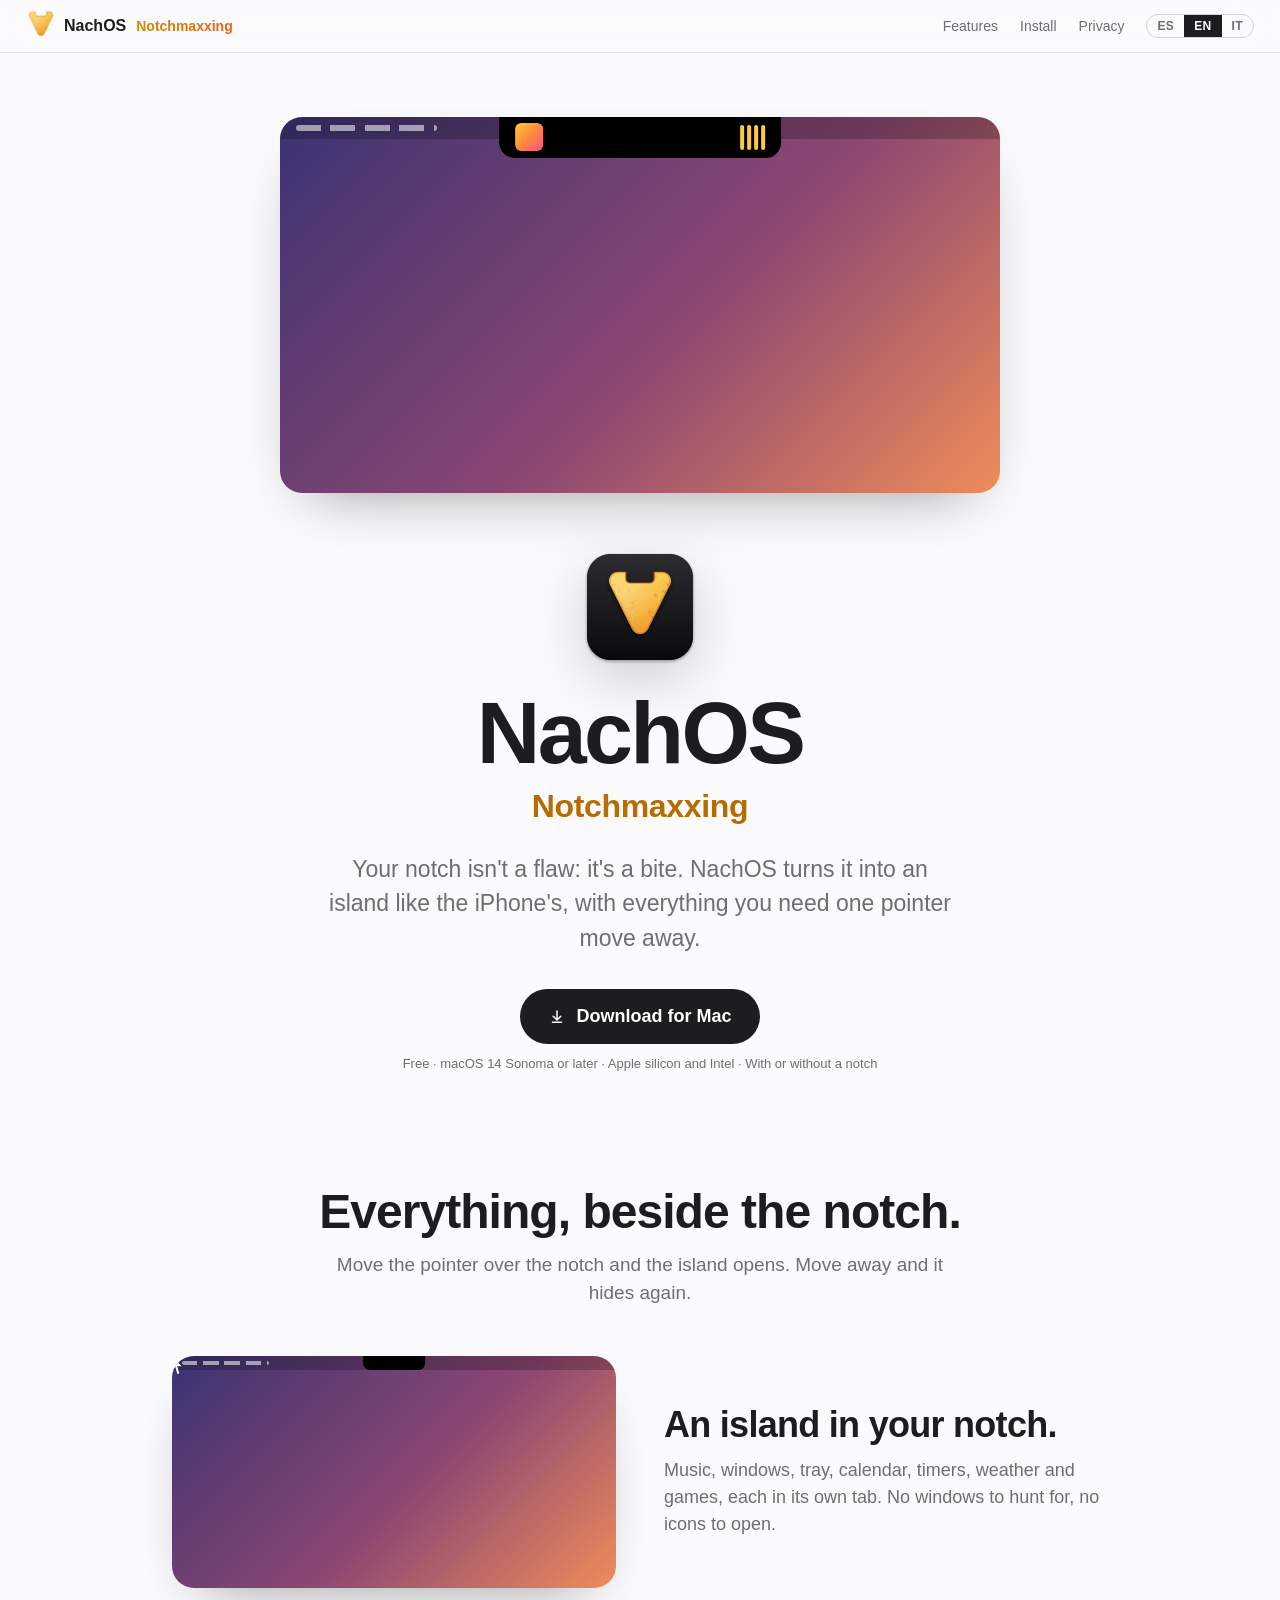
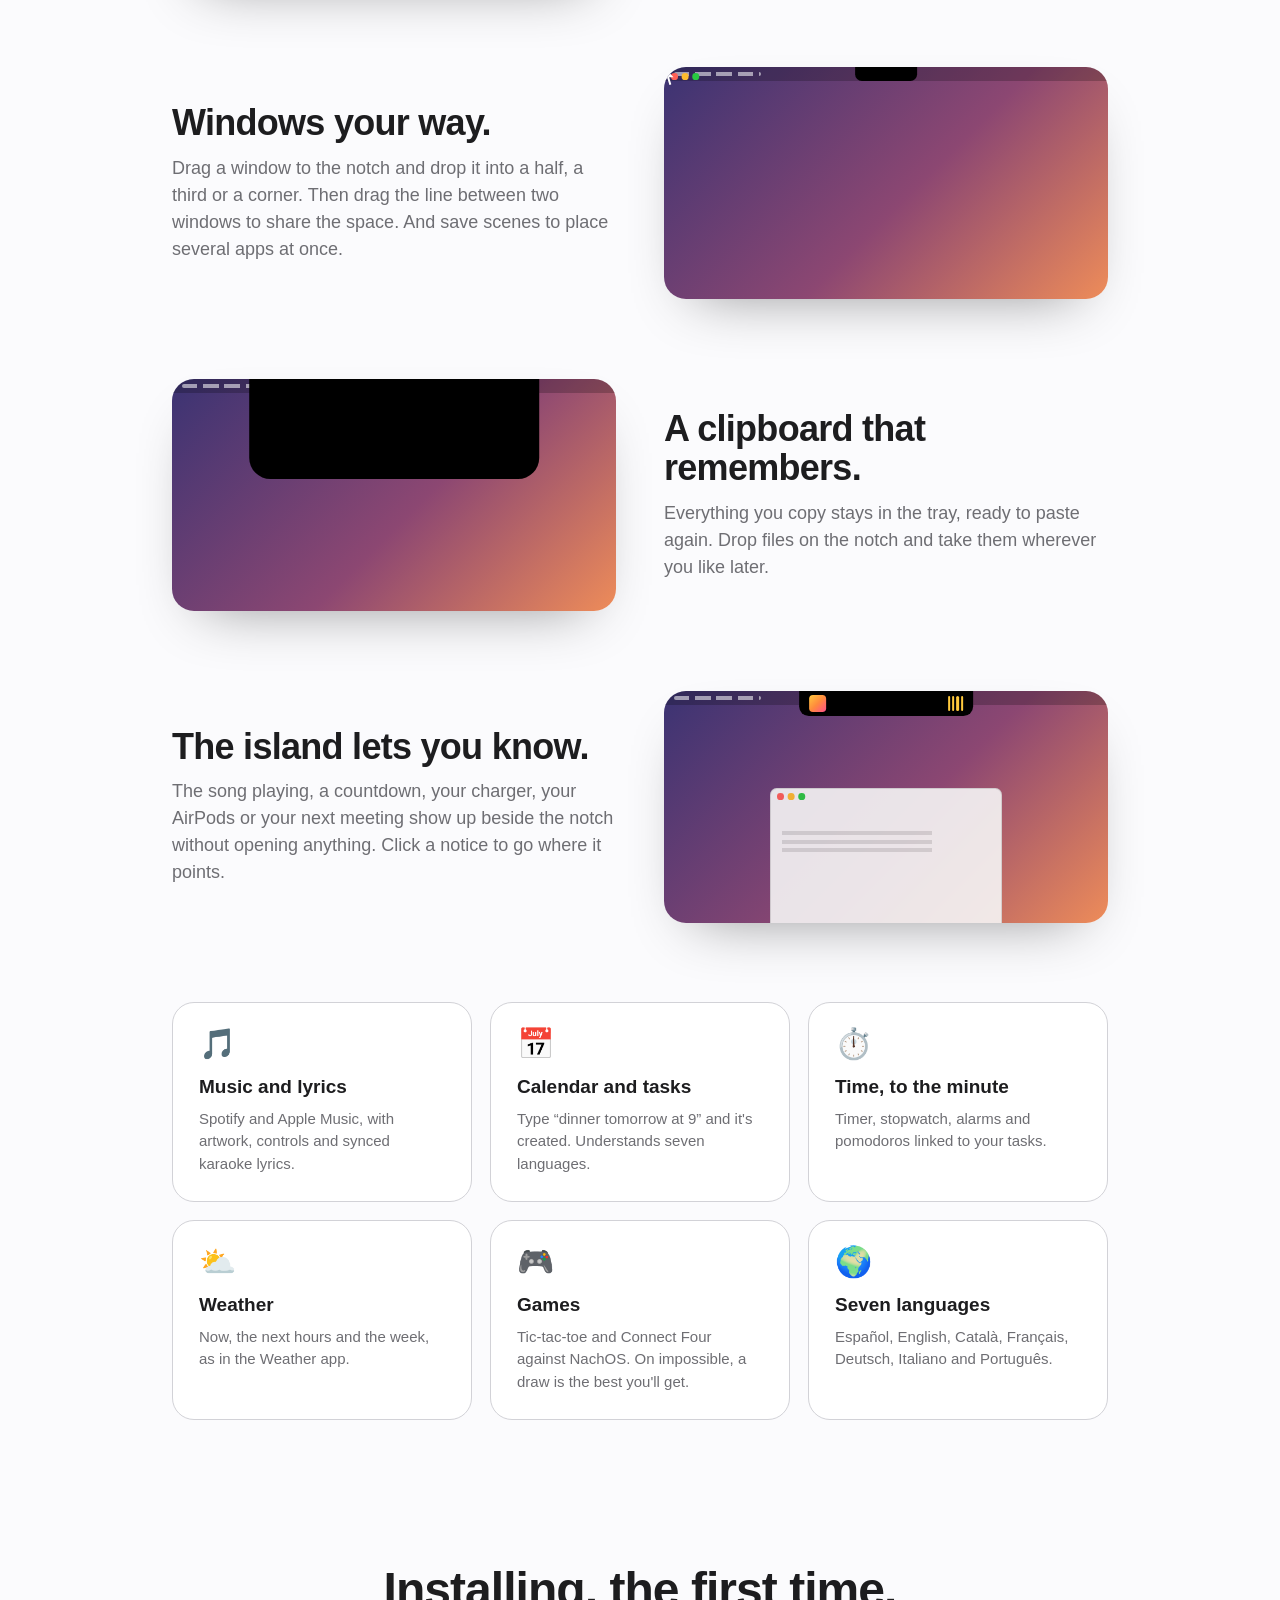
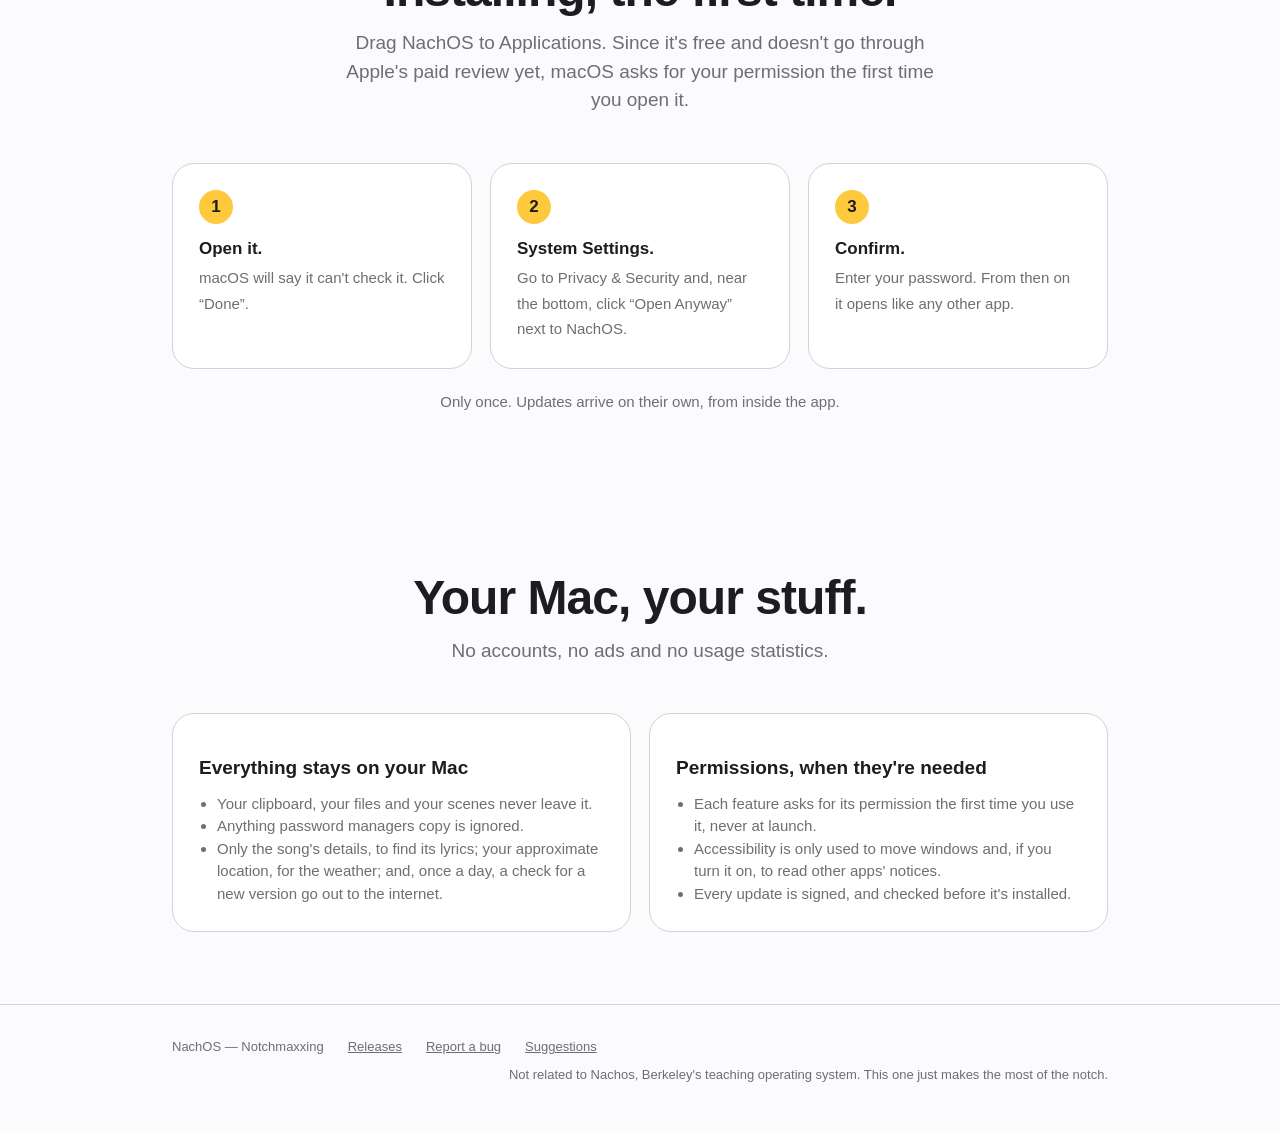
==== en/index.html @ d3876970 "NachOS website and update feed" ====
<!doctype html>
<!-- Generated by website/build.py: edit the template and texts there, not this file. -->
<html lang="en">
<head>
  <meta charset="utf-8">
  <meta name="viewport" content="width=device-width, initial-scale=1">
  <title>NachOS — Notchmaxxing</title>
  <meta name="description" content="NachOS turns your Mac's notch into an island like the iPhone's: music, windows, clipboard, calendar, timers and notices. Free.">
  <link rel="icon" href="../assets/favicon.png">
  <link rel="alternate" hreflang="es" href="../">
  <link rel="alternate" hreflang="en" href="../en/">
  <link rel="alternate" hreflang="it" href="../it/">
  <meta property="og:title" content="NachOS — Notchmaxxing">
  <meta property="og:description" content="Your notch isn't a flaw: it's a bite.">
  <meta property="og:image" content="../assets/icon.png">
  <link rel="stylesheet" href="../style.css">
</head>
<body>
  <header class="bar">
    <div class="wrap">
      <img src="../assets/nacho.png" alt="">
      <strong>NachOS</strong>
      <span class="slogan">Notchmaxxing</span>
      <nav>
        <a class="hide-small" href="#features">Features</a>
        <a class="hide-small" href="#install">Install</a>
        <a class="hide-small" href="#privacy">Privacy</a>
        <div class="langs"><a href="../" hreflang="es" lang="es">ES</a><a href="../en/" hreflang="en" lang="en" aria-current="page">EN</a><a href="../it/" hreflang="it" lang="it">IT</a></div>
      </nav>
    </div>
  </header>
  <!-- The notch of the page: once the opening has scrolled away, the island docks in the
       middle of the bar, as on a Mac's menu bar, and carries on with its notices. -->
  <div class="page-notch s-live" aria-hidden="true">
    <div class="isl">
              <div class="music"><div class="art"></div><div class="eq"><i></i><i></i><i></i><i></i></div></div>
              <div class="notice n-charge"><div class="battery"></div><div><strong>Charging</strong><small>54 %</small></div></div>
              <div class="notice n-pods"><svg class="ico" viewBox="0 0 24 24" fill="#fff" aria-hidden="true"><path d="M6.5 3a3.5 3.5 0 0 1 3.5 3.5V20a1.5 1.5 0 0 1-3 0v-7.1A3.5 3.5 0 0 1 6.5 3Zm11 0a3.5 3.5 0 0 1 .5 6.97V20a1.5 1.5 0 0 1-3 0V6.5A3.5 3.5 0 0 1 17.5 3Z"/></svg><div><strong>AirPods Pro</strong><small>Connected</small></div></div>
              <div class="timer"><i></i>4:59</div>
              <div class="notice n-event"><svg class="ico" viewBox="0 0 24 24" fill="none" stroke="#ffc93d" stroke-width="2.2" aria-hidden="true"><rect x="3.5" y="5" width="17" height="15" rx="3"/><path d="M3.5 10h17M8 3v4M16 3v4" stroke-linecap="round"/></svg><div><strong>Meeting</strong><small>In 10 min</small></div></div>
            </div>
  </div>

  <main>
    <div class="wrap hero">
      <div class="hero-stage">
      <div class="stage s-live s-hero" role="img" aria-label="A Mac's notch turned into an island: it shows the music, a charging notice and a timer">
            <div class="menubar"></div>
            
            <div class="isl">
              <div class="music"><div class="art"></div><div class="eq"><i></i><i></i><i></i><i></i></div></div>
              <div class="notice n-charge"><div class="battery"></div><div><strong>Charging</strong><small>54 %</small></div></div>
              <div class="notice n-pods"><svg class="ico" viewBox="0 0 24 24" fill="#fff" aria-hidden="true"><path d="M6.5 3a3.5 3.5 0 0 1 3.5 3.5V20a1.5 1.5 0 0 1-3 0v-7.1A3.5 3.5 0 0 1 6.5 3Zm11 0a3.5 3.5 0 0 1 .5 6.97V20a1.5 1.5 0 0 1-3 0V6.5A3.5 3.5 0 0 1 17.5 3Z"/></svg><div><strong>AirPods Pro</strong><small>Connected</small></div></div>
              <div class="timer"><i></i>4:59</div>
              <div class="notice n-event"><svg class="ico" viewBox="0 0 24 24" fill="none" stroke="#ffc93d" stroke-width="2.2" aria-hidden="true"><rect x="3.5" y="5" width="17" height="15" rx="3"/><path d="M3.5 10h17M8 3v4M16 3v4" stroke-linecap="round"/></svg><div><strong>Meeting</strong><small>In 10 min</small></div></div>
            </div>
          </div>
      </div>
      <img class="icon" src="../assets/icon.png" alt="The NachOS icon: a golden nacho with a notch-shaped bite taken out of it">
      <h1>NachOS</h1>
      <p class="tagline">Notchmaxxing</p>
      <p class="lead">Your notch isn't a flaw: it's a bite. NachOS turns it into an island like the iPhone's, with everything you need one pointer move away.</p>
      <div class="cta">
        <a class="button" href="https://github.com/oriol5000/nachos/releases/latest/download/NachOS.dmg">
          <svg viewBox="0 0 24 24" fill="currentColor" aria-hidden="true"><path d="M12 3a1 1 0 0 1 1 1v9.59l3.3-3.3a1 1 0 1 1 1.4 1.42l-5 5a1 1 0 0 1-1.4 0l-5-5a1 1 0 1 1 1.4-1.42l3.3 3.3V4a1 1 0 0 1 1-1ZM5 19a1 1 0 0 1 1-1h12a1 1 0 1 1 0 2H6a1 1 0 0 1-1-1Z"/></svg>
          Download for Mac
        </a>
        <span class="fine">Free · macOS 14 Sonoma or later · Apple silicon and Intel · With or without a notch</span>
      </div>
    </div>

    <section id="features">
      <div class="wrap">
        <h2 class="section-title">Everything, beside the notch.</h2>
        <p class="section-lead">Move the pointer over the notch and the island opens. Move away and it hides again.</p>
        <div class="feature">
          <div class="media">
          <div class="stage s-island" role="img" aria-label="The pointer reaches the notch and the island opens with its tabs">
            <div class="menubar"></div>
            <div class="isl"><div class="open"><div class="tabs"><i></i><i></i><i></i><i></i><i></i></div>
              <div class="row"><div class="art"></div><div class="lines"><b></b><b></b><b></b></div></div></div></div>
            <div class="cursor"></div>
          </div>
          </div>
          <div>
            <h3>An island in your notch.</h3>
            <p>Music, windows, tray, calendar, timers, weather and games, each in its own tab. No windows to hunt for, no icons to open.</p>
          </div>
        </div>
        <div class="feature">
          <div class="media">
          <div class="stage s-windows" role="img" aria-label="A window dragged to the notch snaps into the left half">
            <div class="menubar"></div>
            <div class="win other"></div>
            <div class="isl"><div class="layouts"><i></i><i></i><i></i><i></i></div></div>
            <div class="win main"></div>
            <div class="cursor"></div>
          </div>
          </div>
          <div>
            <h3>Windows your way.</h3>
            <p>Drag a window to the notch and drop it into a half, a third or a corner. Then drag the line between two windows to share the space. And save scenes to place several apps at once.</p>
          </div>
        </div>
        <div class="feature">
          <div class="media">
          <div class="stage s-clip" role="img" aria-label="Copied items appear as cards in the island's tray">
            <div class="menubar"></div>
            <div class="isl"><div class="cards"><div class="card-c"></div><div class="card-c"></div><div class="card-c"></div><div class="card-c"></div></div></div>
            <div class="keycap">⌘C</div>
            <div class="file"><div class="cursor"></div></div>
          </div>
          </div>
          <div>
            <h3>A clipboard that remembers.</h3>
            <p>Everything you copy stays in the tray, ready to paste again. Drop files on the notch and take them wherever you like later.</p>
          </div>
        </div>
        <div class="feature">
          <div class="media">
          <div class="stage s-live" role="img" aria-label="Music, a charging notice and a timer appear beside the notch">
            <div class="menubar"></div>
            <div class="win"></div>
            <div class="isl">
              <div class="music"><div class="art"></div><div class="eq"><i></i><i></i><i></i><i></i></div></div>
              <div class="notice n-charge"><div class="battery"></div><div><strong>Charging</strong><small>54 %</small></div></div>
              <div class="notice n-pods"><svg class="ico" viewBox="0 0 24 24" fill="#fff" aria-hidden="true"><path d="M6.5 3a3.5 3.5 0 0 1 3.5 3.5V20a1.5 1.5 0 0 1-3 0v-7.1A3.5 3.5 0 0 1 6.5 3Zm11 0a3.5 3.5 0 0 1 .5 6.97V20a1.5 1.5 0 0 1-3 0V6.5A3.5 3.5 0 0 1 17.5 3Z"/></svg><div><strong>AirPods Pro</strong><small>Connected</small></div></div>
              <div class="timer"><i></i>4:59</div>
              <div class="notice n-event"><svg class="ico" viewBox="0 0 24 24" fill="none" stroke="#ffc93d" stroke-width="2.2" aria-hidden="true"><rect x="3.5" y="5" width="17" height="15" rx="3"/><path d="M3.5 10h17M8 3v4M16 3v4" stroke-linecap="round"/></svg><div><strong>Meeting</strong><small>In 10 min</small></div></div>
            </div>
          </div>
          </div>
          <div>
            <h3>The island lets you know.</h3>
            <p>The song playing, a countdown, your charger, your AirPods or your next meeting show up beside the notch without opening anything. Click a notice to go where it points.</p>
          </div>
        </div>

        <div class="grid">
          <div class="card"><div class="emoji">🎵</div><h4>Music and lyrics</h4><p>Spotify and Apple Music, with artwork, controls and synced karaoke lyrics.</p></div>
          <div class="card"><div class="emoji">📅</div><h4>Calendar and tasks</h4><p>Type “dinner tomorrow at 9” and it's created. Understands seven languages.</p></div>
          <div class="card"><div class="emoji">⏱️</div><h4>Time, to the minute</h4><p>Timer, stopwatch, alarms and pomodoros linked to your tasks.</p></div>
          <div class="card"><div class="emoji">⛅️</div><h4>Weather</h4><p>Now, the next hours and the week, as in the Weather app.</p></div>
          <div class="card"><div class="emoji">🎮</div><h4>Games</h4><p>Tic-tac-toe and Connect Four against NachOS. On impossible, a draw is the best you'll get.</p></div>
          <div class="card"><div class="emoji">🌍</div><h4>Seven languages</h4><p>Español, English, Català, Français, Deutsch, Italiano and Português.</p></div>
        </div>
      </div>
    </section>

    <section id="install">
      <div class="wrap">
        <h2 class="section-title">Installing, the first time.</h2>
        <p class="section-lead">Drag NachOS to Applications. Since it's free and doesn't go through Apple's paid review yet, macOS asks for your permission the first time you open it.</p>
        <ol class="steps">
          <li><strong>Open it.</strong><span>macOS will say it can't check it. Click “Done”.</span></li>
          <li><strong>System Settings.</strong><span>Go to Privacy &amp; Security and, near the bottom, click “Open Anyway” next to NachOS.</span></li>
          <li><strong>Confirm.</strong><span>Enter your password. From then on it opens like any other app.</span></li>
        </ol>
        <p class="note">Only once. Updates arrive on their own, from inside the app.</p>
      </div>
    </section>

    <section id="privacy">
      <div class="wrap">
        <h2 class="section-title">Your Mac, your stuff.</h2>
        <p class="section-lead">No accounts, no ads and no usage statistics.</p>
        <div class="split">
          <div class="card">
            <h4>Everything stays on your Mac</h4>
            <ul>
              <li>Your clipboard, your files and your scenes never leave it.</li>
              <li>Anything password managers copy is ignored.</li>
              <li>Only the song's details, to find its lyrics; your approximate location, for the weather; and, once a day, a check for a new version go out to the internet.</li>
            </ul>
          </div>
          <div class="card">
            <h4>Permissions, when they're needed</h4>
            <ul>
              <li>Each feature asks for its permission the first time you use it, never at launch.</li>
              <li>Accessibility is only used to move windows and, if you turn it on, to read other apps' notices.</li>
              <li>Every update is signed, and checked before it's installed.</li>
            </ul>
          </div>
        </div>
      </div>
    </section>
  </main>

  <footer>
    <div class="wrap">
      <span>NachOS — Notchmaxxing</span>
      <a href="https://github.com/oriol5000/nachos/releases">Releases</a>
      <a href="https://github.com/oriol5000/nachos/issues">Report a bug</a>
      <a href="mailto:oriol5000@gmail.com?subject=Suggestion%20for%20NachOS">Suggestions</a>
      <span class="right">Not related to Nachos, Berkeley's teaching operating system. This one just makes the most of the notch.</span>
    </div>
  </footer>
  <script>
    // The page's notch shows only while the big one in the opening is out of sight.
    // Checked on scroll: one measurement, only when the page moves.
    const hero = document.querySelector(".hero-stage");
    const dock = () => document.body.classList.toggle("notch-docked", hero.getBoundingClientRect().bottom < 52);
    if (hero) {
      addEventListener("scroll", dock, { passive: true });
      addEventListener("resize", dock);
      dock();
    }
  </script>
</body>
</html>
---- style.css ----
/* NachOS — a single page in the spirit of Apple's product pages: lots of air, big type,
   the island in black, and the nacho's yellow as the only colour. */

:root {
  --bg: #fbfbfd;
  --surface: #ffffff;
  --text: #1d1d1f;
  --muted: #6e6e73;
  --line: #d2d2d7;
  --yellow: #ffc93d;
  --amber: #b86b00;
  --button: #1d1d1f;
  --button-text: #ffffff;
  --island: #000000;
  --radius: 22px;
  --bar: color-mix(in srgb, var(--bg) 78%, transparent);
  /* Deeper on a light page, where the island's light yellow would hardly show. */
  --slogan: linear-gradient(90deg, #d08a00, #e8611c);
}

@media (prefers-color-scheme: dark) {
  :root {
    --bg: #000000;
    --surface: #111113;
    --text: #f5f5f7;
    --muted: #a1a1a6;
    --line: #2c2c2e;
    --amber: #ffc93d;
    --button: #ffc93d;
    --button-text: #1d1d1f;
    --island: #1c1c1e;
    /* Like macOS's menu bar in dark mode: grey, so that the black notch stands out on it. */
    --bar: rgba(44, 44, 48, 0.82);
    --slogan: linear-gradient(90deg, #ffc93d, #ff9926);
  }
}

* { box-sizing: border-box; }

html { -webkit-text-size-adjust: 100%; }

body {
  margin: 0;
  background: var(--bg);
  color: var(--text);
  font-family: -apple-system, BlinkMacSystemFont, "SF Pro Text", "Helvetica Neue", Helvetica, Arial, sans-serif;
  font-size: 17px;
  line-height: 1.5;
  -webkit-font-smoothing: antialiased;
}

a { color: inherit; }

.wrap { max-width: 980px; margin: 0 auto; padding: 0 22px; }

/* Top bar */
.bar {
  position: sticky; top: 0; z-index: 10;
  backdrop-filter: saturate(180%) blur(20px);
  -webkit-backdrop-filter: saturate(180%) blur(20px);
  background: var(--bar);
  border-bottom: 1px solid color-mix(in srgb, var(--line) 60%, transparent);
}
.bar .wrap { display: flex; align-items: center; gap: 10px; height: 52px; font-size: 14px; max-width: none; padding: 0 26px; }
.bar img { width: 30px; height: 30px; margin-right: -2px; }
.bar strong { font-size: 16px; }
/* The same yellow-to-orange as "Notchmaxxing" beside the notch in the app's island. */
.bar .slogan {
  font-size: 14px; font-weight: 600;
  background: var(--slogan); -webkit-background-clip: text; background-clip: text; color: transparent;
}
.bar nav { margin-left: auto; display: flex; gap: 22px; align-items: center; }
.bar nav a { text-decoration: none; color: var(--muted); }
.bar nav a:hover { color: var(--text); }
.bar .lang { border: 1px solid var(--line); border-radius: 999px; padding: 2px 10px; }

/* Hero */
.hero { text-align: center; padding: 64px 0 40px; }
.hero-stage { width: min(720px, 100%); margin: 0 auto 48px; }
.s-hero { aspect-ratio: 460 / 190; box-shadow: 0 30px 80px -30px rgba(0, 0, 0, 0.45); }

.icon { width: 132px; height: 132px; margin-bottom: 8px; filter: drop-shadow(0 18px 30px rgba(0,0,0,.18)); }
h1 { font-size: clamp(48px, 9vw, 88px); line-height: 1.02; letter-spacing: -0.03em; margin: 0; }
.tagline { font-size: clamp(22px, 3.4vw, 32px); font-weight: 600; color: var(--amber); margin: 4px 0 0; letter-spacing: -0.01em; }
.lead { max-width: 640px; margin: 22px auto 0; font-size: clamp(19px, 2.4vw, 23px); color: var(--muted); }

.cta { margin-top: 34px; display: flex; flex-direction: column; align-items: center; gap: 10px; }
.button {
  display: inline-flex; align-items: center; gap: 10px;
  background: var(--button); color: var(--button-text);
  padding: 14px 28px; border-radius: 999px;
  font-size: 18px; font-weight: 600; text-decoration: none;
  transition: transform .2s ease, opacity .2s ease;
}
.button:hover { transform: scale(1.03); }
.button svg { width: 18px; height: 18px; }
.fine { font-size: 13px; color: var(--muted); }

/* Feature rows */
section { padding: 72px 0; }
.section-title { text-align: center; font-size: clamp(32px, 5vw, 48px); letter-spacing: -0.02em; line-height: 1.1; margin: 0 0 12px; }
.section-lead { text-align: center; color: var(--muted); font-size: 19px; margin: 0 auto 48px; max-width: 620px; }

.feature { display: grid; grid-template-columns: minmax(0, 1fr) minmax(0, 1fr); gap: 48px; align-items: center; margin: 0 0 80px; }
/* Without this, an image keeps its full width and pushes the text off the page. */
.feature > *, .grid > *, .steps > *, .split > * { min-width: 0; }
.feature:nth-child(even) .media { order: 2; }
.feature h3 { font-size: clamp(26px, 3.6vw, 36px); letter-spacing: -0.02em; line-height: 1.1; margin: 0 0 12px; }
.feature p { color: var(--muted); margin: 0; font-size: 18px; }
.media img { width: 100%; border-radius: var(--radius); display: block; box-shadow: 0 24px 60px -30px rgba(0,0,0,.4); }

.grid { display: grid; grid-template-columns: repeat(3, 1fr); gap: 18px; }
.card { background: var(--surface); border: 1px solid var(--line); border-radius: var(--radius); padding: 26px; }
.card .emoji { font-size: 30px; line-height: 1; }
.card h4 { margin: 14px 0 6px; font-size: 19px; }
.card p { margin: 0; color: var(--muted); font-size: 15px; }

/* First launch */
.steps { counter-reset: step; display: grid; grid-template-columns: repeat(3, 1fr); gap: 18px; list-style: none; padding: 0; margin: 0; }
.steps li { background: var(--surface); border: 1px solid var(--line); border-radius: var(--radius); padding: 26px; }
.steps li::before {
  counter-increment: step; content: counter(step);
  display: inline-grid; place-items: center; width: 34px; height: 34px; border-radius: 50%;
  background: var(--yellow); color: #1d1d1f; font-weight: 700; margin-bottom: 12px;
}
.steps strong { display: block; margin-bottom: 4px; }
.steps span { color: var(--muted); font-size: 15px; }
.note { text-align: center; color: var(--muted); font-size: 15px; margin-top: 22px; }

.split { display: grid; grid-template-columns: 1fr 1fr; gap: 18px; }
.split .card ul { margin: 10px 0 0; padding-left: 18px; color: var(--muted); font-size: 15px; }

footer { border-top: 1px solid var(--line); padding: 32px 0 48px; color: var(--muted); font-size: 13px; }
footer .wrap { display: flex; flex-wrap: wrap; gap: 8px 24px; align-items: center; }
footer .right { margin-left: auto; }

/* Where the menu would reach the notch, only the language switcher stays. */
@media (max-width: 1080px) {
  .bar nav .hide-small { display: none; }
}

@media (max-width: 760px) {
  /* Narrower than this, the docked notch would reach it. */
  .bar .slogan { display: none; }
  .feature { grid-template-columns: 1fr; gap: 22px; margin-bottom: 56px; }
  .feature:nth-child(even) .media { order: 0; }
  .grid, .steps, .split { grid-template-columns: 1fr; }
  section { padding: 52px 0; }
  footer .right { margin-left: 0; }
}


/* ───────────── Scenes ─────────────
   The welcome tour's animations, drawn by the browser so they run at the screen's own rate.
   Each stage is 460 × 240 units; --u is one unit at whatever size the stage is shown. */

.stage {
  container-type: inline-size;
  position: relative; width: 100%; aspect-ratio: 460 / 240; overflow: hidden;
  border-radius: var(--radius);
  background: linear-gradient(135deg, #3b3373 0%, #8c4772 55%, #ee8c59 100%);
  box-shadow: 0 24px 60px -30px rgba(0,0,0,.45);
  --u: calc(100cqw / 460);
}
.stage > * { position: absolute; }
.stage .menubar { inset: 0 0 auto 0; height: calc(var(--u) * 14); background: rgba(0,0,0,.22); }
.stage .menubar::before {
  content: ""; position: absolute; left: calc(var(--u) * 10); top: calc(var(--u) * 5);
  width: calc(var(--u) * 90); height: calc(var(--u) * 4); border-radius: 9px;
  background: repeating-linear-gradient(90deg, rgba(255,255,255,.55) 0 calc(var(--u) * 16), transparent 0 calc(var(--u) * 22));
}
.stage .isl {
  left: 50%; top: 0; transform: translateX(-50%);
  background: #000; overflow: hidden;
  width: calc(var(--u) * 64); height: calc(var(--u) * 14); border-radius: 0 0 calc(var(--u) * 7) calc(var(--u) * 7);
}
.stage .cursor {
  width: calc(var(--u) * 13); height: calc(var(--u) * 19); left: 0; top: 0;
  background: #fff;
  clip-path: polygon(0 0, 0 78%, 26% 60%, 44% 100%, 58% 94%, 41% 56%, 76% 56%);
  filter: drop-shadow(0 1px 1px rgba(0,0,0,.5));
}
.stage .win {
  background: #f5f5f5; border-radius: calc(var(--u) * 7);
  box-shadow: inset 0 0 0 1px rgba(0,0,0,.12);
}
.stage .win::before {
  content: ""; position: absolute; left: calc(var(--u) * 7); top: calc(var(--u) * 6);
  width: calc(var(--u) * 7); height: calc(var(--u) * 7); border-radius: 50%;
  background: #ff5f57; box-shadow: calc(var(--u) * 11) 0 #febc2e, calc(var(--u) * 22) 0 #28c840;
}
.stage .win::after {
  content: ""; position: absolute; left: calc(var(--u) * 12); right: 30%; top: 30%; height: calc(var(--u) * 24);
  background: repeating-linear-gradient(180deg, rgba(0,0,0,.12) 0 calc(var(--u) * 4), transparent 0 calc(var(--u) * 9));
}
.stage .art {
  border-radius: 22%;
  background: linear-gradient(135deg, var(--yellow), #ff8a3d, #ff4f8b);
}

/* 1 · The island opens */
.s-island .isl { animation: s1-isl 6.5s cubic-bezier(.32, 1.25, .5, 1) infinite; }
.s-island .open { position: absolute; inset: 0; padding: calc(var(--u) * 20) calc(var(--u) * 18) 0; opacity: 0; animation: s1-open 6.5s ease infinite; }
.s-island .tabs { display: flex; gap: calc(var(--u) * 10); }
.s-island .tabs i { width: calc(var(--u) * 10); height: calc(var(--u) * 10); border-radius: calc(var(--u) * 3); background: rgba(255,255,255,.55); }
.s-island .tabs i:first-child { background: var(--yellow); animation: s1-tab1 6.5s steps(1) infinite; }
.s-island .tabs i:nth-child(2) { animation: s1-tab2 6.5s steps(1) infinite; }
.s-island .row { display: flex; gap: calc(var(--u) * 10); margin-top: calc(var(--u) * 12); }
.s-island .row .art { width: calc(var(--u) * 42); height: calc(var(--u) * 42); }
.s-island .lines { display: grid; gap: calc(var(--u) * 6); align-content: center; }
.s-island .lines b { display: block; height: calc(var(--u) * 6); border-radius: 9px; background: rgba(255,255,255,.9); width: calc(var(--u) * 90); }
.s-island .lines b:nth-child(2) { background: rgba(255,255,255,.45); width: calc(var(--u) * 60); }
.s-island .lines b:nth-child(3) { height: calc(var(--u) * 3); width: calc(var(--u) * 150); background: linear-gradient(90deg, var(--yellow) 46%, rgba(255,255,255,.2) 0); }
.s-island .cursor { animation: s1-cursor 6.5s ease-in-out infinite; }
@keyframes s1-isl {
  0%, 24% { width: calc(var(--u) * 64); height: calc(var(--u) * 14); border-radius: 0 0 calc(var(--u) * 7) calc(var(--u) * 7); }
  31%, 80% { width: calc(var(--u) * 270); height: calc(var(--u) * 112); border-radius: 0 0 calc(var(--u) * 22) calc(var(--u) * 22); }
  88%, 100% { width: calc(var(--u) * 64); height: calc(var(--u) * 14); border-radius: 0 0 calc(var(--u) * 7) calc(var(--u) * 7); }
}
@keyframes s1-open { 0%, 28% { opacity: 0; } 34%, 78% { opacity: 1; } 84%, 100% { opacity: 0; } }
@keyframes s1-tab1 { 0% { background: var(--yellow); } 52% { background: rgba(255,255,255,.55); } 84% { background: var(--yellow); } }
@keyframes s1-tab2 { 0% { background: rgba(255,255,255,.55); } 52% { background: var(--yellow); } 84% { background: rgba(255,255,255,.55); } }
@keyframes s1-cursor {
  0%, 8% { transform: translate(calc(var(--u) * 360), calc(var(--u) * 190)); }
  24%, 40% { transform: translate(calc(var(--u) * 236), calc(var(--u) * 6)); }
  50%, 76% { transform: translate(calc(var(--u) * 186), calc(var(--u) * 24)); }
  90%, 100% { transform: translate(calc(var(--u) * 360), calc(var(--u) * 190)); }
}

/* 2 · A window dragged to the notch */
.s-windows .isl { animation: s2-isl 7s cubic-bezier(.32, 1.2, .5, 1) infinite; }
.s-windows .layouts { position: absolute; left: 50%; top: calc(var(--u) * 18); transform: translateX(-50%); display: flex; gap: calc(var(--u) * 8); opacity: 0; animation: s2-layouts 7s ease infinite; }
.s-windows .layouts i { width: calc(var(--u) * 44); height: calc(var(--u) * 30); border-radius: calc(var(--u) * 5); background: rgba(255,255,255,.08); position: relative; }
.s-windows .layouts i::before, .s-windows .layouts i::after { content: ""; position: absolute; top: calc(var(--u) * 3); bottom: calc(var(--u) * 3); border-radius: calc(var(--u) * 2); background: rgba(255,255,255,.35); }
.s-windows .layouts i::before { left: calc(var(--u) * 3); right: 52%; }
.s-windows .layouts i::after { left: 52%; right: calc(var(--u) * 3); }
.s-windows .layouts i:first-child::before { background: var(--yellow); }
.s-windows .main { animation: s2-main 7s cubic-bezier(.4, 0, .2, 1) infinite; }
.s-windows .other { left: calc(var(--u) * 233); top: calc(var(--u) * 20); width: calc(var(--u) * 221); height: calc(var(--u) * 214); opacity: 0; animation: s2-other 7s ease infinite; }
.s-windows .cursor { animation: s2-cursor 7s cubic-bezier(.4, 0, .2, 1) infinite; }
@keyframes s2-isl {
  0%, 30% { width: calc(var(--u) * 64); height: calc(var(--u) * 14); border-radius: 0 0 calc(var(--u) * 7) calc(var(--u) * 7); }
  36%, 56% { width: calc(var(--u) * 230); height: calc(var(--u) * 62); border-radius: 0 0 calc(var(--u) * 16) calc(var(--u) * 16); }
  62%, 100% { width: calc(var(--u) * 64); height: calc(var(--u) * 14); border-radius: 0 0 calc(var(--u) * 7) calc(var(--u) * 7); }
}
@keyframes s2-layouts { 0%, 34% { opacity: 0; } 39%, 55% { opacity: 1; } 59%, 100% { opacity: 0; } }
@keyframes s2-main {
  0%, 8% { left: calc(var(--u) * 140); top: calc(var(--u) * 100); width: calc(var(--u) * 180); height: calc(var(--u) * 116); }
  30% { left: calc(var(--u) * 170); top: calc(var(--u) * 56); width: calc(var(--u) * 120); height: calc(var(--u) * 78); }
  36%, 56% { left: calc(var(--u) * 180); top: calc(var(--u) * 74); width: calc(var(--u) * 100); height: calc(var(--u) * 64); }
  64%, 90% { left: calc(var(--u) * 6); top: calc(var(--u) * 20); width: calc(var(--u) * 221); height: calc(var(--u) * 214); }
  100% { left: calc(var(--u) * 140); top: calc(var(--u) * 100); width: calc(var(--u) * 180); height: calc(var(--u) * 116); }
}
@keyframes s2-other { 0%, 60% { opacity: 0; } 66%, 90% { opacity: 1; } 96%, 100% { opacity: 0; } }
@keyframes s2-cursor {
  0%, 8% { transform: translate(calc(var(--u) * 236), calc(var(--u) * 104)); opacity: 1; }
  30% { transform: translate(calc(var(--u) * 236), calc(var(--u) * 60)); }
  36%, 56% { transform: translate(calc(var(--u) * 158), calc(var(--u) * 38)); opacity: 1; }
  62%, 92% { opacity: 0; }
  100% { transform: translate(calc(var(--u) * 236), calc(var(--u) * 104)); opacity: 1; }
}

/* 3 · Clipboard and tray */
.s-clip .isl { width: calc(var(--u) * 300); height: calc(var(--u) * 104); border-radius: 0 0 calc(var(--u) * 22) calc(var(--u) * 22); }
.s-clip .cards { position: absolute; left: calc(var(--u) * 16); top: calc(var(--u) * 26); display: flex; gap: calc(var(--u) * 8); }
.s-clip .card-c { width: calc(var(--u) * 54); height: calc(var(--u) * 62); border-radius: calc(var(--u) * 8); background: rgba(255,255,255,.1); opacity: 0; transform: scale(.4); }
.s-clip .card-c:nth-child(1) { animation: s3-c1 8s cubic-bezier(.3, 1.5, .5, 1) infinite; }
.s-clip .card-c:nth-child(2) { animation: s3-c2 8s cubic-bezier(.3, 1.5, .5, 1) infinite; background: linear-gradient(180deg, #46c6d8, #2f7cf6); }
.s-clip .card-c:nth-child(3) { animation: s3-c3 8s cubic-bezier(.3, 1.5, .5, 1) infinite; }
.s-clip .card-c:nth-child(4) { animation: s3-c4 8s cubic-bezier(.3, 1.5, .5, 1) infinite; }
.s-clip .card-c:nth-child(1)::before { content: "Aa"; position: absolute; left: calc(var(--u) * 7); top: calc(var(--u) * 6); color: var(--yellow); font: 700 calc(var(--u) * 11)/1 -apple-system, sans-serif; }
.s-clip .card-c:nth-child(3)::before { content: "🔗"; position: absolute; inset: 0; display: grid; place-items: center; font-size: calc(var(--u) * 16); filter: grayscale(1) brightness(2); }
.s-clip .card-c:nth-child(4)::before, .s-clip .file::before { content: ""; position: absolute; left: 32%; top: 28%; width: 36%; height: 44%; background: #fff; border-radius: calc(var(--u) * 2); clip-path: polygon(0 0, 66% 0, 100% 30%, 100% 100%, 0 100%); }
.s-clip .keycap { left: 50%; top: calc(var(--u) * 170); transform: translateX(-50%) scale(.6); padding: calc(var(--u) * 5) calc(var(--u) * 10); background: #fff; border-radius: calc(var(--u) * 7); color: #222; font: 700 calc(var(--u) * 15)/1 -apple-system, sans-serif; opacity: 0; animation: s3-key 8s ease infinite; }
.s-clip .file { width: calc(var(--u) * 40); height: calc(var(--u) * 40); opacity: 0; animation: s3-file 8s cubic-bezier(.4, 0, .2, 1) infinite; }
.s-clip .file .cursor { left: calc(var(--u) * 20); top: calc(var(--u) * 20); }
@keyframes s3-c1 { 0%, 8% { opacity: 0; transform: scale(.4); } 13%, 92% { opacity: 1; transform: scale(1); } 97%, 100% { opacity: 0; transform: scale(.8); } }
@keyframes s3-c2 { 0%, 24% { opacity: 0; transform: scale(.4); } 29%, 92% { opacity: 1; transform: scale(1); } 97%, 100% { opacity: 0; transform: scale(.8); } }
@keyframes s3-c3 { 0%, 40% { opacity: 0; transform: scale(.4); } 45%, 92% { opacity: 1; transform: scale(1); } 97%, 100% { opacity: 0; transform: scale(.8); } }
@keyframes s3-c4 { 0%, 70% { opacity: 0; transform: scale(.4); } 75%, 92% { opacity: 1; transform: scale(1); } 97%, 100% { opacity: 0; transform: scale(.8); } }
@keyframes s3-key {
  0%, 6%, 17%, 22%, 33%, 38%, 49%, 100% { opacity: 0; transform: translateX(-50%) scale(.6); }
  9%, 14%, 25%, 30%, 41%, 46% { opacity: 1; transform: translateX(-50%) scale(1); }
}
@keyframes s3-file {
  0%, 54% { opacity: 0; transform: translate(calc(var(--u) * 340), calc(var(--u) * 170)); }
  57% { opacity: 1; transform: translate(calc(var(--u) * 340), calc(var(--u) * 170)); }
  69% { opacity: 1; transform: translate(calc(var(--u) * 268), calc(var(--u) * 36)); }
  73%, 100% { opacity: 0; transform: translate(calc(var(--u) * 268), calc(var(--u) * 36)); }
}

/* 4 · Live activities and notices: a closer look at the notch */
.s-live .isl {
  width: calc(var(--u) * 180); height: calc(var(--u) * 26); border-radius: 0 0 calc(var(--u) * 10) calc(var(--u) * 10);
  animation: s4-isl 15s cubic-bezier(.32, 1.25, .5, 1) infinite;
}
.s-live .win { left: calc(var(--u) * 110); top: calc(var(--u) * 100); width: calc(var(--u) * 240); height: calc(var(--u) * 150); opacity: .9; }
.s-live .music, .s-live .notice, .s-live .timer { position: absolute; inset: 0; display: flex; align-items: center; padding: 0 calc(var(--u) * 10); }
.s-live .music { justify-content: space-between; animation: s4-music 15s ease infinite; }
.s-live .music .art { width: calc(var(--u) * 18); height: calc(var(--u) * 18); }
.s-live .eq { display: flex; gap: calc(var(--u) * 2); align-items: center; height: calc(var(--u) * 16); }
.s-live .eq i { width: calc(var(--u) * 2.5); height: 100%; border-radius: 9px; background: var(--yellow); animation: s4-eq .9s ease-in-out infinite alternate; }
.s-live .eq i:nth-child(2) { animation-delay: -.3s; }
.s-live .eq i:nth-child(3) { animation-delay: -.6s; }
.s-live .eq i:nth-child(4) { animation-delay: -.15s; }
.s-live .notice { align-items: flex-end; padding: 0 calc(var(--u) * 18) calc(var(--u) * 10); gap: calc(var(--u) * 10); opacity: 0; }
.s-live .n-charge { animation: s4-charge 15s ease infinite; }
.s-live .n-pods { animation: s4-pods 15s ease infinite; }
.s-live .n-event { animation: s4-event 15s ease infinite; }
.s-live .ico { width: calc(var(--u) * 24); height: calc(var(--u) * 24); flex: none; margin-bottom: calc(var(--u) * 2); }
.s-live .n-pods small { color: rgba(255,255,255,.6); }
.s-live .n-event small { color: var(--yellow); }
.s-live .battery { width: calc(var(--u) * 26); height: calc(var(--u) * 13); border: calc(var(--u) * 2) solid #4cd964; border-radius: calc(var(--u) * 4); position: relative; margin-bottom: calc(var(--u) * 6); }
.s-live .battery::before { content: ""; position: absolute; inset: calc(var(--u) * 1.5); right: 45%; background: #4cd964; border-radius: calc(var(--u) * 1.5); }
.s-live .battery::after { content: ""; position: absolute; right: calc(var(--u) * -5); top: 25%; height: 50%; width: calc(var(--u) * 2); background: #4cd964; border-radius: 0 9px 9px 0; }
.s-live .notice strong { display: block; color: #fff; font: 600 calc(var(--u) * 13)/1.25 -apple-system, sans-serif; }
.s-live .notice small { display: block; color: #4cd964; font: 500 calc(var(--u) * 12)/1.25 -apple-system, sans-serif; }
.s-live .timer { justify-content: space-between; color: var(--yellow); font: 600 calc(var(--u) * 14)/1 -apple-system, sans-serif; font-variant-numeric: tabular-nums; opacity: 0; animation: s4-timer 15s ease infinite; }
.s-live .timer i { width: calc(var(--u) * 13); height: calc(var(--u) * 13); border: calc(var(--u) * 2) solid var(--yellow); border-radius: 50%; }
@keyframes s4-isl {
  0%, 11% { width: calc(var(--u) * 180); height: calc(var(--u) * 26); border-radius: 0 0 calc(var(--u) * 10) calc(var(--u) * 10); }
  15%, 27% { width: calc(var(--u) * 230); height: calc(var(--u) * 72); border-radius: 0 0 calc(var(--u) * 24) calc(var(--u) * 24); }
  31%, 39% { width: calc(var(--u) * 180); height: calc(var(--u) * 26); border-radius: 0 0 calc(var(--u) * 10) calc(var(--u) * 10); }
  43%, 55% { width: calc(var(--u) * 230); height: calc(var(--u) * 72); border-radius: 0 0 calc(var(--u) * 24) calc(var(--u) * 24); }
  59%, 69% { width: calc(var(--u) * 206); height: calc(var(--u) * 26); border-radius: 0 0 calc(var(--u) * 10) calc(var(--u) * 10); }
  73%, 85% { width: calc(var(--u) * 230); height: calc(var(--u) * 72); border-radius: 0 0 calc(var(--u) * 24) calc(var(--u) * 24); }
  89%, 100% { width: calc(var(--u) * 180); height: calc(var(--u) * 26); border-radius: 0 0 calc(var(--u) * 10) calc(var(--u) * 10); }
}
@keyframes s4-music { 0%, 11% { opacity: 1; } 13%, 30% { opacity: 0; } 32%, 39% { opacity: 1; } 41%, 89% { opacity: 0; } 91%, 100% { opacity: 1; } }
@keyframes s4-charge { 0%, 16% { opacity: 0; } 19%, 26% { opacity: 1; } 29%, 100% { opacity: 0; } }
@keyframes s4-pods { 0%, 44% { opacity: 0; } 47%, 54% { opacity: 1; } 57%, 100% { opacity: 0; } }
@keyframes s4-timer { 0%, 59% { opacity: 0; } 62%, 68% { opacity: 1; } 71%, 100% { opacity: 0; } }
@keyframes s4-event { 0%, 74% { opacity: 0; } 77%, 84% { opacity: 1; } 87%, 100% { opacity: 0; } }
@keyframes s4-eq { from { transform: scaleY(.35); } to { transform: scaleY(1); } }

@media (prefers-reduced-motion: reduce) {
  .stage *, .stage *::before { animation: none !important; }
  .s-island .isl { width: calc(var(--u) * 270); height: calc(var(--u) * 112); border-radius: 0 0 calc(var(--u) * 22) calc(var(--u) * 22); }
  .s-island .open, .s-clip .card-c, .s-live .music { opacity: 1; transform: none; }
}
.s-clip .card-c { position: relative; }

/* Language switcher */
.langs { display: flex; border: 1px solid var(--line); border-radius: 999px; overflow: hidden; }
.langs a { padding: 2px 10px; text-decoration: none; color: var(--muted); font-size: 12px; font-weight: 600; letter-spacing: .03em; }
.langs a[aria-current="page"] { background: var(--text); color: var(--bg); }
.langs a:not([aria-current]):hover { color: var(--text); }

/* The page's notch: hangs from the top of the window, in the middle of the bar. */
.page-notch {
  position: fixed; top: 0; left: 50%; z-index: 20;
  --u: 1.15px;
  transform: translate(-50%, -110%); opacity: 0;
  transition: transform .55s cubic-bezier(.32, 1.25, .5, 1), opacity .25s ease;
  pointer-events: none;
}
.notch-docked .page-notch { transform: translate(-50%, 0); opacity: 1; }
.page-notch .isl {
  position: relative; background: #000; overflow: hidden;
  box-shadow: 0 10px 30px -12px rgba(0, 0, 0, .55);
}
.page-notch .art { border-radius: 22%; background: linear-gradient(135deg, var(--yellow), #ff8a3d, #ff4f8b); }
/* On a phone the bar is narrow: a smaller notch, just the nacho beside it, a tighter switcher. */
@media (max-width: 520px) {
  .page-notch { --u: .72px; }
  .bar strong { transition: opacity .2s ease; }
  .notch-docked .bar strong { opacity: 0; }
  .langs a { padding: 2px 7px; }
}
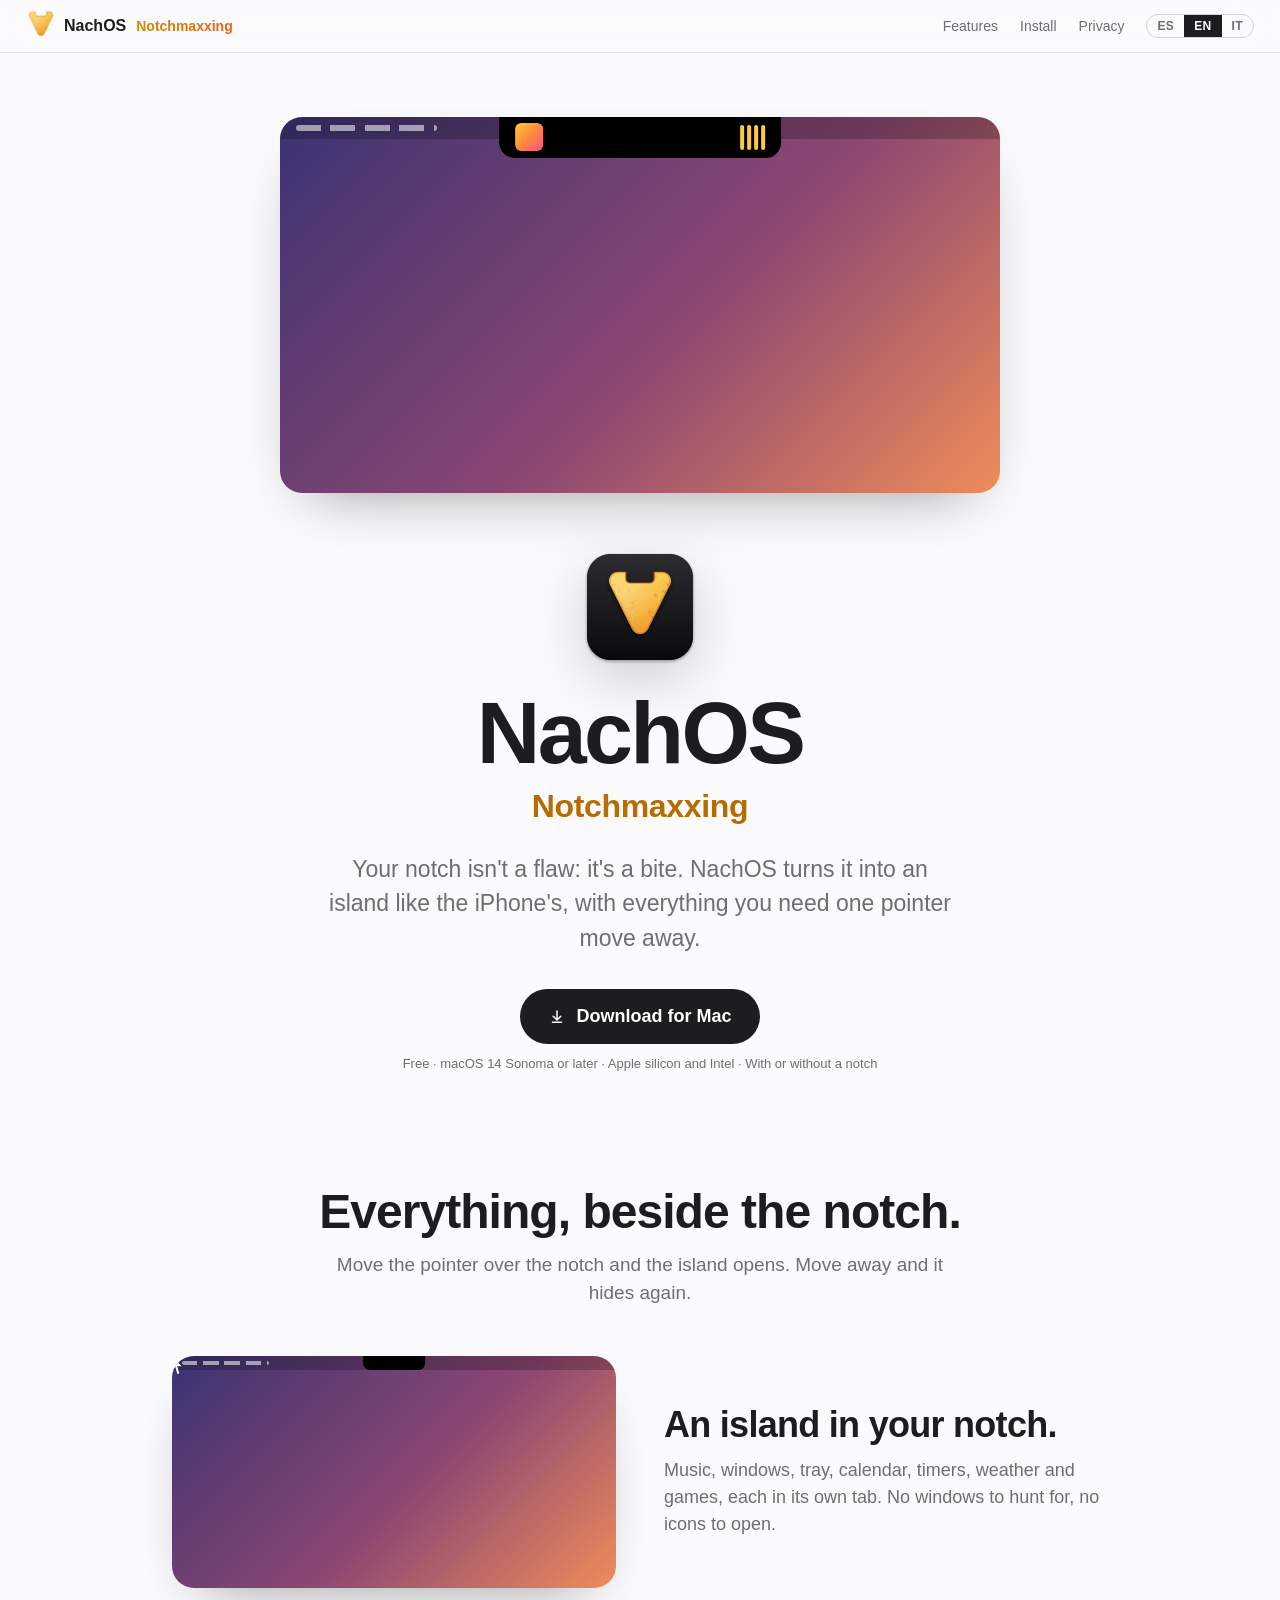
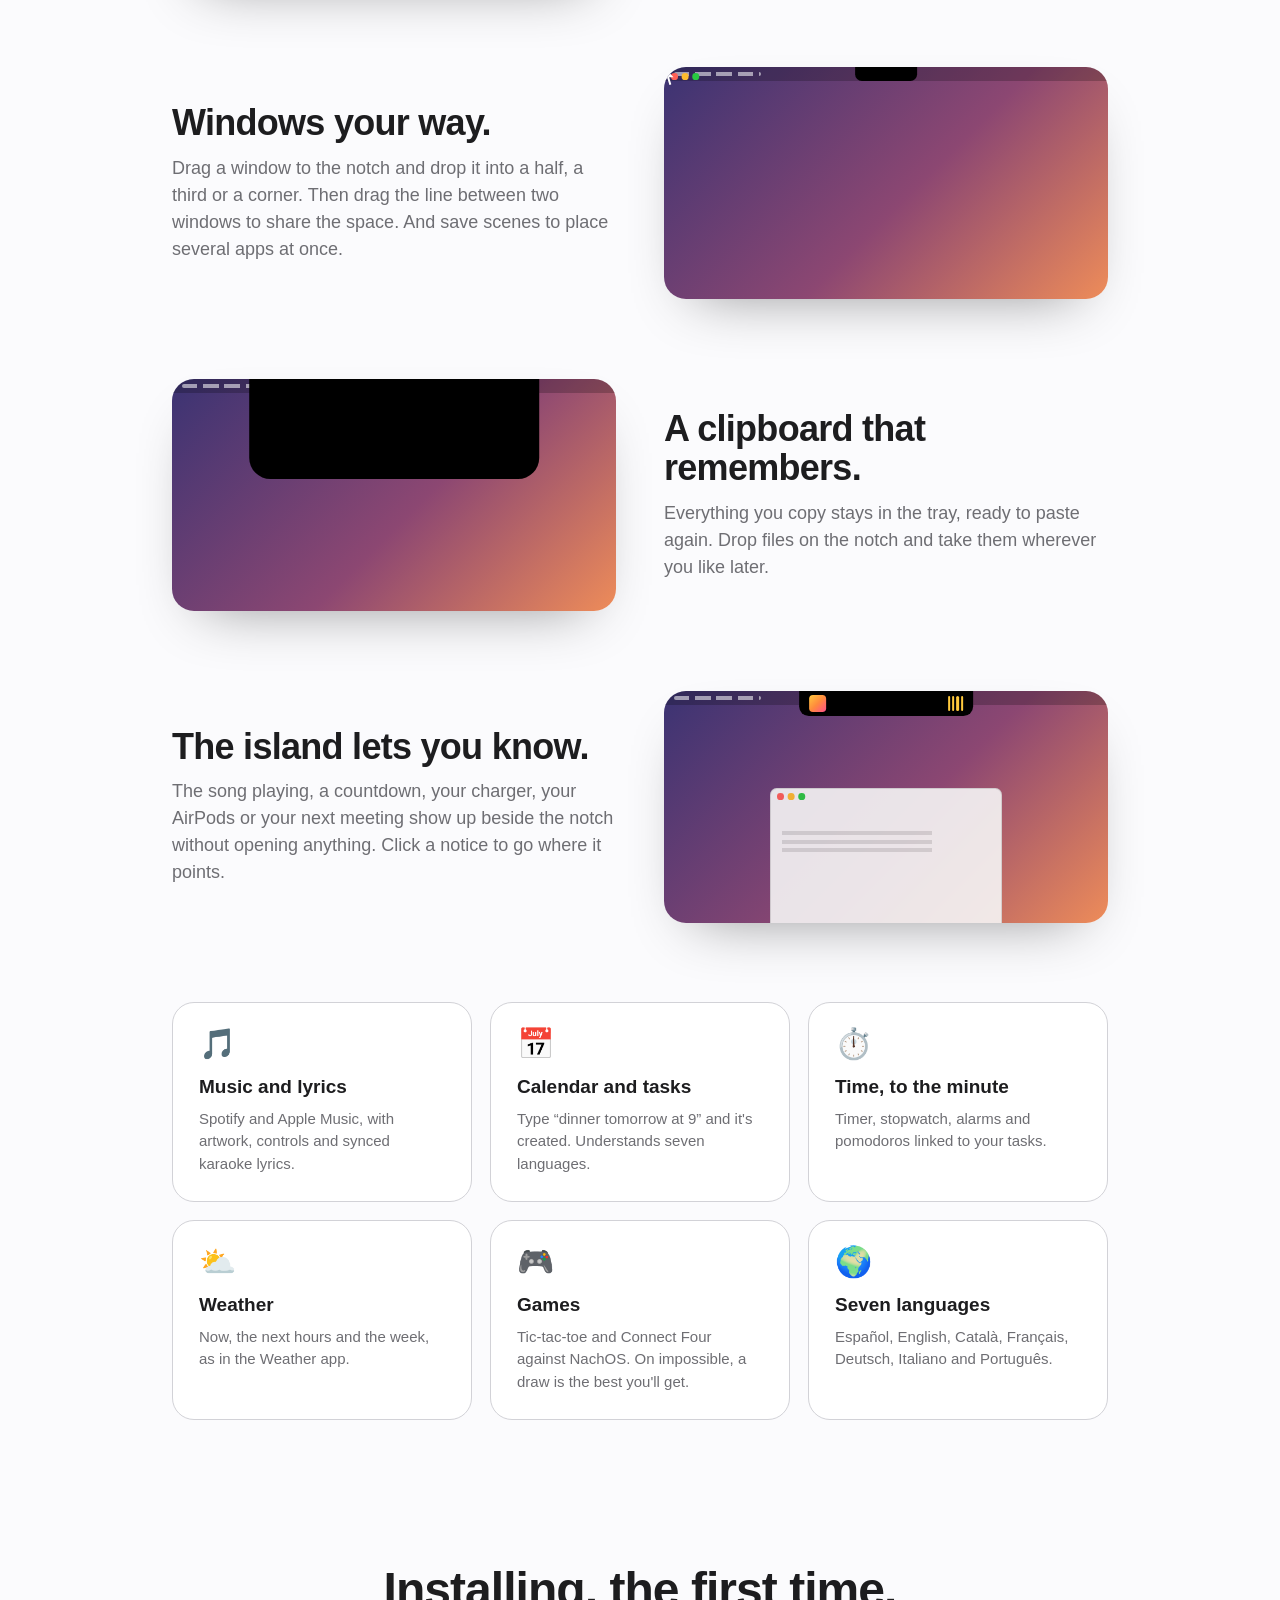
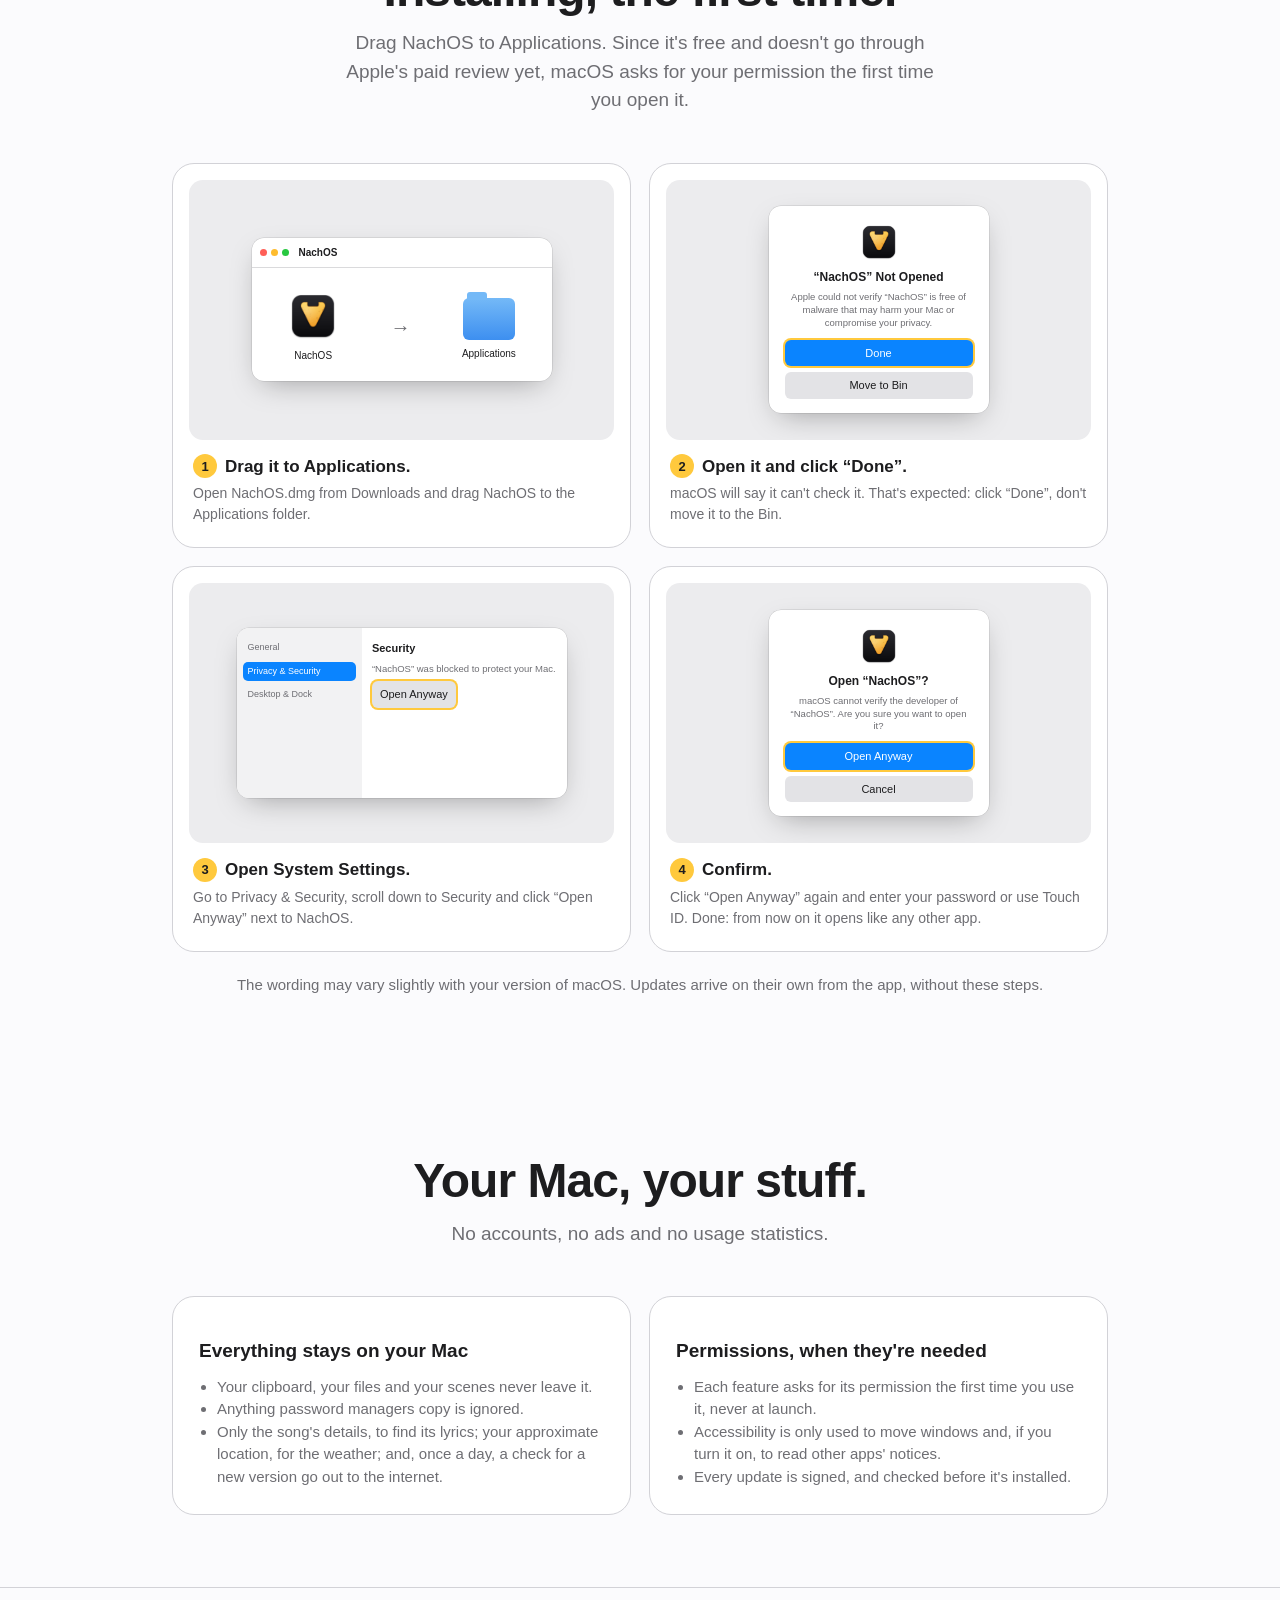
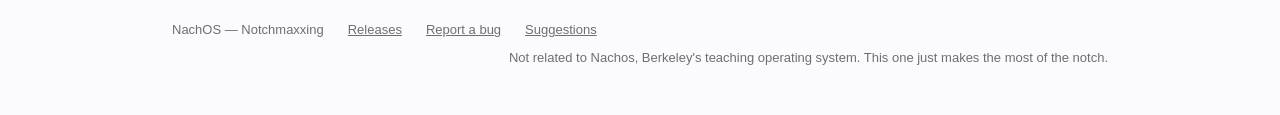
==== commit 4704665b: "Website and NachOS 0.1.1" ====
--- a/en/index.html
+++ b/en/index.html
@@ -61,7 +61,7 @@
       <p class="tagline">Notchmaxxing</p>
       <p class="lead">Your notch isn't a flaw: it's a bite. NachOS turns it into an island like the iPhone's, with everything you need one pointer move away.</p>
       <div class="cta">
-        <a class="button" href="https://github.com/oriol5000/nachos/releases/latest/download/NachOS.dmg">
+        <a class="button" href="https://github.com/oriol5000/nachos/releases/latest/download/NachOS.dmg" data-guide>
           <svg viewBox="0 0 24 24" fill="currentColor" aria-hidden="true"><path d="M12 3a1 1 0 0 1 1 1v9.59l3.3-3.3a1 1 0 1 1 1.4 1.42l-5 5a1 1 0 0 1-1.4 0l-5-5a1 1 0 1 1 1.4-1.42l3.3 3.3V4a1 1 0 0 1 1-1ZM5 19a1 1 0 0 1 1-1h12a1 1 0 1 1 0 2H6a1 1 0 0 1-1-1Z"/></svg>
           Download for Mac
         </a>
@@ -151,12 +151,44 @@
       <div class="wrap">
         <h2 class="section-title">Installing, the first time.</h2>
         <p class="section-lead">Drag NachOS to Applications. Since it's free and doesn't go through Apple's paid review yet, macOS asks for your permission the first time you open it.</p>
-        <ol class="steps">
-          <li><strong>Open it.</strong><span>macOS will say it can't check it. Click “Done”.</span></li>
-          <li><strong>System Settings.</strong><span>Go to Privacy &amp; Security and, near the bottom, click “Open Anyway” next to NachOS.</span></li>
-          <li><strong>Confirm.</strong><span>Enter your password. From then on it opens like any other app.</span></li>
+        <ol class="guide">
+          <li>
+            <div class="shot"><div class="mock mock-dmg" aria-hidden="true">
+              <div class="mock-bar"><i></i><i></i><i></i><span>NachOS</span></div>
+              <div class="dmg-row">
+                <div class="dmg-item"><img src="../assets/icon.png" alt=""><span>NachOS</span></div>
+                <div class="dmg-arrow">→</div>
+                <div class="dmg-item"><div class="folder"></div><span>Applications</span></div>
+              </div>
+            </div></div>
+            <h4>Drag it to Applications.</h4><p>Open NachOS.dmg from Downloads and drag NachOS to the Applications folder.</p>
+          </li>
+          <li>
+            <div class="shot"><div class="mock mock-alert" aria-hidden="true">
+              <img src="../assets/icon.png" alt="">
+              <strong>“NachOS” Not Opened</strong><p>Apple could not verify “NachOS” is free of malware that may harm your Mac or compromise your privacy.</p>
+              <span class="mbtn primary hl">Done</span><span class="mbtn">Move to Bin</span>
+            </div></div>
+            <h4>Open it and click “Done”.</h4><p>macOS will say it can't check it. That's expected: click “Done”, don't move it to the Bin.</p>
+          </li>
+          <li>
+            <div class="shot"><div class="mock mock-settings" aria-hidden="true">
+              <div class="side"><span>General</span><span class="sel">Privacy &amp; Security</span><span>Desktop &amp; Dock</span></div>
+              <div class="pane"><b>Security</b><p>“NachOS” was blocked to protect your Mac.</p><span class="mbtn hl">Open Anyway</span></div>
+            </div></div>
+            <h4>Open System Settings.</h4><p>Go to Privacy &amp; Security, scroll down to Security and click “Open Anyway” next to NachOS.</p>
+          </li>
+          <li>
+            <div class="shot"><div class="mock mock-alert" aria-hidden="true">
+              <img src="../assets/icon.png" alt="">
+              <strong>Open “NachOS”?</strong><p>macOS cannot verify the developer of “NachOS”. Are you sure you want to open it?</p>
+              <span class="mbtn primary hl">Open Anyway</span><span class="mbtn">Cancel</span>
+            </div></div>
+            <h4>Confirm.</h4><p>Click “Open Anyway” again and enter your password or use Touch ID. Done: from now on it opens like any other app.</p>
+          </li>
         </ol>
-        <p class="note">Only once. Updates arrive on their own, from inside the app.</p>
+
+        <p class="note">The wording may vary slightly with your version of macOS. Updates arrive on their own from the app, without these steps.</p>
       </div>
     </section>
 
@@ -195,7 +227,58 @@
       <span class="right">Not related to Nachos, Berkeley's teaching operating system. This one just makes the most of the notch.</span>
     </div>
   </footer>
+  <dialog class="guide-dialog" id="guide" aria-labelledby="guide-title">
+    <form method="dialog"><button class="close" aria-label="Close">×</button></form>
+    <h2 class="section-title" id="guide-title">Installing NachOS</h2>
+    <p class="section-lead">Your download has started. Since NachOS is free and doesn't go through Apple's paid review yet, macOS asks for your permission the first time. Four steps, once.</p>
+        <ol class="guide">
+          <li>
+            <div class="shot"><div class="mock mock-dmg" aria-hidden="true">
+              <div class="mock-bar"><i></i><i></i><i></i><span>NachOS</span></div>
+              <div class="dmg-row">
+                <div class="dmg-item"><img src="../assets/icon.png" alt=""><span>NachOS</span></div>
+                <div class="dmg-arrow">→</div>
+                <div class="dmg-item"><div class="folder"></div><span>Applications</span></div>
+              </div>
+            </div></div>
+            <h4>Drag it to Applications.</h4><p>Open NachOS.dmg from Downloads and drag NachOS to the Applications folder.</p>
+          </li>
+          <li>
+            <div class="shot"><div class="mock mock-alert" aria-hidden="true">
+              <img src="../assets/icon.png" alt="">
+              <strong>“NachOS” Not Opened</strong><p>Apple could not verify “NachOS” is free of malware that may harm your Mac or compromise your privacy.</p>
+              <span class="mbtn primary hl">Done</span><span class="mbtn">Move to Bin</span>
+            </div></div>
+            <h4>Open it and click “Done”.</h4><p>macOS will say it can't check it. That's expected: click “Done”, don't move it to the Bin.</p>
+          </li>
+          <li>
+            <div class="shot"><div class="mock mock-settings" aria-hidden="true">
+              <div class="side"><span>General</span><span class="sel">Privacy &amp; Security</span><span>Desktop &amp; Dock</span></div>
+              <div class="pane"><b>Security</b><p>“NachOS” was blocked to protect your Mac.</p><span class="mbtn hl">Open Anyway</span></div>
+            </div></div>
+            <h4>Open System Settings.</h4><p>Go to Privacy &amp; Security, scroll down to Security and click “Open Anyway” next to NachOS.</p>
+          </li>
+          <li>
+            <div class="shot"><div class="mock mock-alert" aria-hidden="true">
+              <img src="../assets/icon.png" alt="">
+              <strong>Open “NachOS”?</strong><p>macOS cannot verify the developer of “NachOS”. Are you sure you want to open it?</p>
+              <span class="mbtn primary hl">Open Anyway</span><span class="mbtn">Cancel</span>
+            </div></div>
+            <h4>Confirm.</h4><p>Click “Open Anyway” again and enter your password or use Touch ID. Done: from now on it opens like any other app.</p>
+          </li>
+        </ol>
+
+    <p class="note">The wording may vary slightly with your version of macOS. Updates arrive on their own from the app, without these steps.</p>
+    <form method="dialog" class="guide-done"><button class="button">Got it</button></form>
+  </dialog>
   <script>
+    // Downloading opens the guide: the file still downloads, and the steps are right there.
+    const guide = document.getElementById("guide");
+    document.querySelectorAll("[data-guide]").forEach((link) => {
+      link.addEventListener("click", () => setTimeout(() => guide.showModal(), 150));
+    });
+    guide.addEventListener("click", (event) => { if (event.target === guide) guide.close(); });
+
     // The page's notch shows only while the big one in the opening is out of sight.
     // Checked on scroll: one measurement, only when the page moves.
     const hero = document.querySelector(".hero-stage");
--- a/style.css
+++ b/style.css
@@ -367,3 +367,78 @@
   .notch-docked .bar strong { opacity: 0; }
   .langs a { padding: 2px 7px; }
 }
+
+/* ───────────── Install guide ─────────────
+   Replicas of what macOS shows on the first launch, with the button to press marked in yellow. */
+:root { --mock-bg: #ececee; --mock-window: #ffffff; --mock-text: #1d1d1f; --mock-muted: #6e6e73; --mock-button: #e3e3e6; --mock-blue: #0a84ff; }
+@media (prefers-color-scheme: dark) {
+  :root { --mock-bg: #232325; --mock-window: #2c2c2e; --mock-text: #f5f5f7; --mock-muted: #a1a1a6; --mock-button: #48484a; }
+}
+
+.guide { counter-reset: guide; list-style: none; padding: 0; margin: 0; display: grid; grid-template-columns: repeat(2, minmax(0, 1fr)); gap: 18px; }
+.guide > li { background: var(--surface); border: 1px solid var(--line); border-radius: var(--radius); padding: 16px 16px 22px; min-width: 0; }
+.guide h4 { margin: 14px 4px 4px; font-size: 17px; }
+.guide h4::before {
+  counter-increment: guide; content: counter(guide);
+  display: inline-grid; place-items: center; width: 24px; height: 24px; margin-right: 8px; border-radius: 50%;
+  background: var(--yellow); color: #1d1d1f; font-size: 13px; font-weight: 700; vertical-align: 1px;
+}
+.guide p { margin: 0 4px; color: var(--muted); font-size: 14px; }
+.shot { height: 260px; border-radius: 14px; background: var(--mock-bg); display: grid; place-items: center; overflow: hidden; padding: 12px; }
+
+.mock { font-family: -apple-system, BlinkMacSystemFont, sans-serif; color: var(--mock-text); background: var(--mock-window); border-radius: 12px; box-shadow: 0 10px 30px -10px rgba(0,0,0,.35), 0 0 0 .5px rgba(0,0,0,.15); }
+.mbtn { display: block; text-align: center; font-size: 11px; font-weight: 500; padding: 5px 8px; border-radius: 6px; background: var(--mock-button); color: var(--mock-text); }
+.mbtn.primary { background: var(--mock-blue); color: #fff; }
+/* The button to press. */
+.mbtn.hl { position: relative; box-shadow: 0 0 0 2px var(--yellow); animation: press 1.8s ease-in-out infinite; }
+@keyframes press { 0%, 100% { box-shadow: 0 0 0 2px var(--yellow), 0 0 0 2px rgba(255, 201, 61, .5); } 50% { box-shadow: 0 0 0 2px var(--yellow), 0 0 0 8px rgba(255, 201, 61, 0); } }
+
+.mock-alert { width: 220px; padding: 16px 16px 14px; text-align: center; display: grid; gap: 6px; }
+.mock-alert img { width: 40px; height: 40px; margin: 0 auto 2px; }
+.mock-alert strong { font-size: 12px; line-height: 1.25; }
+.mock-alert p { margin: 0 0 4px; font-size: 9.5px; line-height: 1.35; color: var(--mock-muted); }
+
+.mock-settings { width: 100%; max-width: 330px; height: 170px; display: grid; grid-template-columns: 38% 62%; overflow: hidden; }
+.mock-settings .side { background: color-mix(in srgb, var(--mock-bg) 70%, var(--mock-window)); padding: 10px 6px; display: grid; align-content: start; gap: 4px; }
+.mock-settings .side span { font-size: 9px; padding: 3px 5px; border-radius: 5px; color: var(--mock-muted); white-space: nowrap; overflow: hidden; text-overflow: ellipsis; }
+.mock-settings .side .sel { background: var(--mock-blue); color: #fff; }
+.mock-settings .pane { padding: 12px 10px; display: grid; align-content: start; gap: 6px; }
+.mock-settings .pane b { font-size: 11px; }
+.mock-settings .pane p { margin: 0; font-size: 9.5px; line-height: 1.35; color: var(--mock-muted); }
+.mock-settings .pane .mbtn { justify-self: start; }
+
+.mock-dmg { width: 100%; max-width: 300px; overflow: hidden; }
+.mock-bar { display: flex; align-items: center; gap: 4px; padding: 7px 8px; border-bottom: 1px solid color-mix(in srgb, var(--mock-muted) 25%, transparent); font-size: 10px; font-weight: 600; }
+.mock-bar i { width: 7px; height: 7px; border-radius: 50%; background: #ff5f57; }
+.mock-bar i:nth-child(2) { background: #febc2e; }
+.mock-bar i:nth-child(3) { background: #28c840; }
+.mock-bar span { margin-left: 6px; }
+.dmg-row { display: flex; align-items: center; justify-content: space-around; padding: 22px 10px 18px; }
+.dmg-item { display: grid; justify-items: center; gap: 6px; font-size: 10px; }
+.dmg-item img { width: 52px; height: 52px; animation: drag-in 2.6s ease-in-out infinite; }
+.dmg-arrow { font-size: 20px; color: var(--mock-muted); }
+.folder { width: 52px; height: 42px; border-radius: 6px; background: linear-gradient(180deg, #74b9f7, #3d8ff0); position: relative; margin-top: 6px; }
+.folder::before { content: ""; position: absolute; left: 4px; top: -6px; width: 20px; height: 8px; border-radius: 3px 3px 0 0; background: #74b9f7; }
+@keyframes drag-in { 0%, 20% { transform: translateX(0); opacity: 1; } 55% { transform: translateX(110%) scale(.85); opacity: .9; } 70%, 100% { transform: translateX(0); opacity: 1; } }
+
+/* The guide as a window after clicking Download. */
+.guide-dialog {
+  width: min(1060px, calc(100vw - 32px)); max-height: calc(100vh - 48px); overflow: auto;
+  border: 0; border-radius: 28px; padding: 40px 32px 30px;
+  background: var(--bg); color: var(--text);
+  box-shadow: 0 40px 120px -20px rgba(0, 0, 0, .6);
+}
+.guide-dialog::backdrop { background: rgba(0, 0, 0, .45); backdrop-filter: blur(6px); -webkit-backdrop-filter: blur(6px); }
+.guide-dialog .close {
+  position: absolute; top: 16px; right: 18px; width: 32px; height: 32px; border-radius: 50%;
+  border: 0; background: var(--line); color: var(--text); font-size: 20px; line-height: 1; cursor: pointer;
+}
+.guide-dialog .section-lead { margin-bottom: 28px; }
+.guide-done { text-align: center; margin-top: 18px; }
+.guide-done .button { border: 0; cursor: pointer; font: inherit; font-weight: 600; }
+
+@media (max-width: 680px) {
+  .guide { grid-template-columns: minmax(0, 1fr); }
+  .guide-dialog { padding: 32px 16px 24px; border-radius: 22px; }
+}
+@media (prefers-reduced-motion: reduce) { .mbtn.hl, .dmg-item img { animation: none; } }
